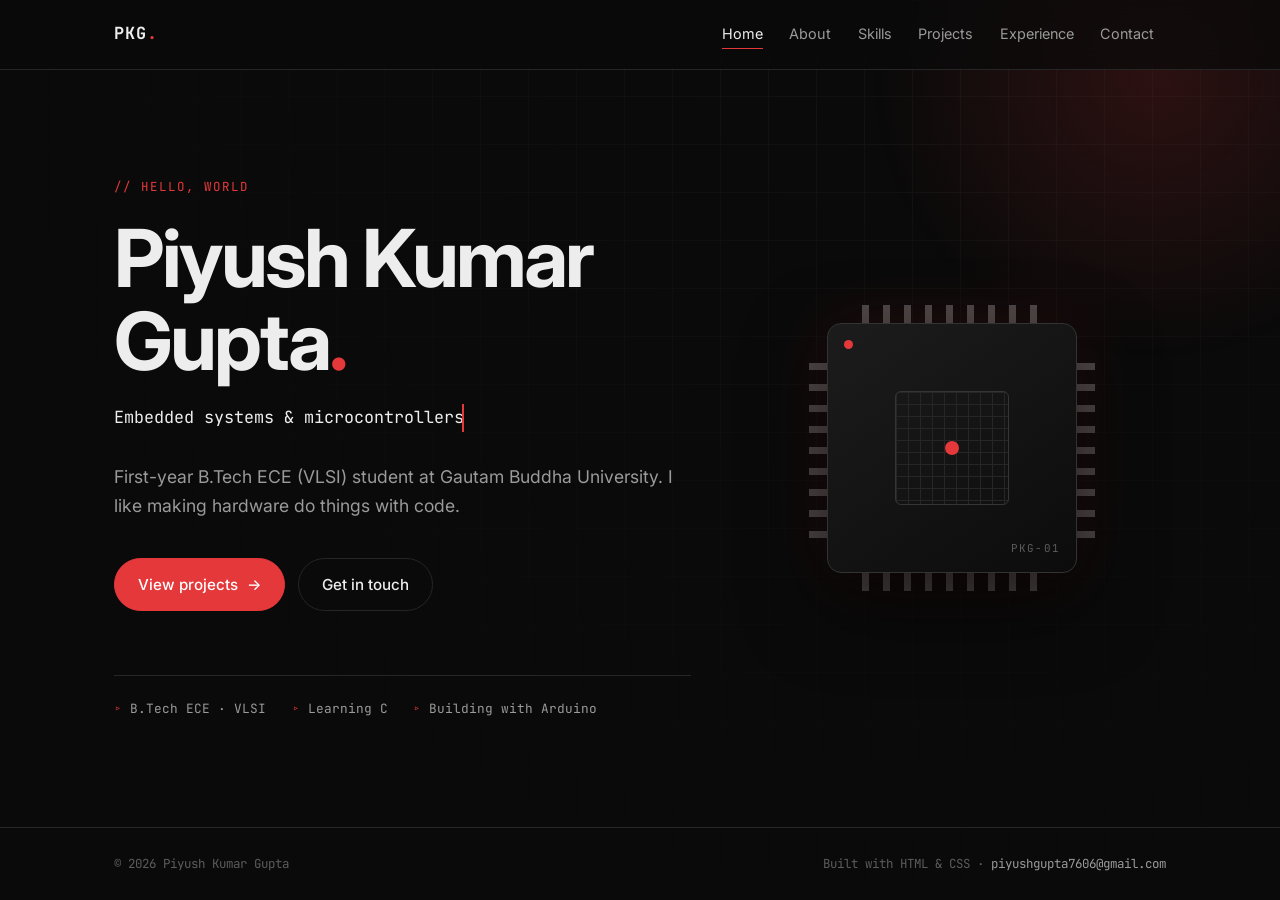
==== index.html @ 28f320a1 "Add portfolio website" ====
<!DOCTYPE html>
<html lang="en">
<head>
  <meta charset="UTF-8">
  <meta name="viewport" content="width=device-width, initial-scale=1.0">
  <title>Piyush Kumar Gupta | Portfolio</title>
  <meta name="description" content="Piyush Kumar Gupta, B.Tech ECE (VLSI) student interested in embedded systems and microcontrollers.">
  <link rel="icon" href="data:image/svg+xml,<svg xmlns='http://www.w3.org/2000/svg' viewBox='0 0 32 32'><rect width='32' height='32' rx='7' fill='%230a0a0a'/><circle cx='16' cy='16' r='6' fill='%23e5383b'/></svg>">

  <!-- Fonts (if offline, the site falls back to system fonts automatically) -->
  <link rel="preconnect" href="https://fonts.googleapis.com">
  <link rel="preconnect" href="https://fonts.gstatic.com" crossorigin>
  <link href="https://fonts.googleapis.com/css2?family=Inter:wght@400;500;600;700&family=JetBrains+Mono:wght@400;700&display=swap" rel="stylesheet">

  <link rel="stylesheet" href="css/style.css">
</head>
<body>

  <!-- ===== Header / Navigation ===== -->
  <header class="site-header">
    <div class="nav-wrap">
      <a href="index.html" class="logo">PKG<span class="accent">.</span></a>
      <nav class="nav" aria-label="Main navigation">
        <ul>
        <li><a href="index.html" aria-current="page">Home</a></li>
        <li><a href="about.html">About</a></li>
        <li><a href="skills.html">Skills</a></li>
        <li><a href="projects.html">Projects</a></li>
        <li><a href="experience.html">Experience</a></li>
        <li><a href="contact.html">Contact</a></li>
        </ul>
      </nav>
    </div>
  </header>

  <main class="hero">
    <div>
      <p class="eyebrow reveal" style="--i:0">// hello, world</p>
      <h1 class="reveal" style="--i:1">Piyush Kumar<br>Gupta<span class="accent">.</span></h1>

      <!-- Typewriter line. If you change this text, update "35" in style.css to the new character count -->
      <p class="typed">Embedded systems &amp; microcontrollers</p>

      <p class="lead reveal" style="--i:3">
        First-year B.Tech ECE (VLSI) student at Gautam Buddha University.
        I like making hardware do things with code.
      </p>

      <div class="cta reveal" style="--i:4">
        <a href="projects.html" class="btn btn-primary">View projects <span class="arrow">&rarr;</span></a>
        <a href="contact.html" class="btn">Get in touch</a>
      </div>

      <ul class="status reveal" style="--i:5">
        <li>B.Tech ECE &middot; VLSI</li>
        <li>Learning C</li>
        <li>Building with Arduino</li>
      </ul>
    </div>

    <!-- Decorative IC chip, drawn with pure CSS -->
    <div class="chip-stage reveal" style="--i:2" aria-hidden="true">
      <div class="chip">
        <span class="pins pins-v"></span>
        <span class="pins pins-h"></span>
        <div class="die">
          <div class="core"></div>
          <span class="chip-label">PKG-01</span>
        </div>
      </div>
    </div>
  </main>

  <!-- ===== Footer ===== -->
  <footer class="site-footer">
    <div class="footer-wrap">
      <span>&copy; 2026 Piyush Kumar Gupta</span>
      <span>Built with HTML &amp; CSS &middot; <a href="mailto:piyushgupta7606@gmail.com">piyushgupta7606@gmail.com</a></span>
    </div>
  </footer>

</body>
</html>
---- css/style.css ----
/* =========================================================
   Piyush Kumar Gupta — Portfolio
   Pure CSS. No JavaScript. Dark + minimal + red accent.
   ========================================================= */

/* ---------- 1. Design tokens (change colours here) ---------- */
:root {
  --bg: #0a0a0a;
  --surface: #131313;
  --line: #262626;
  --text: #ededed;
  --muted: #9a9a9a;
  --dim: #5c5c5c;
  --red: #e5383b;
  --red-deep: #b3131b;

  --sans: "Inter", system-ui, -apple-system, "Segoe UI", Roboto, sans-serif;
  --mono: "JetBrains Mono", ui-monospace, Consolas, "Courier New", monospace;

  --maxw: 1100px;
  --ease: cubic-bezier(0.2, 0.7, 0.2, 1);
}

/* ---------- 2. Reset ---------- */
*, *::before, *::after { box-sizing: border-box; margin: 0; padding: 0; }
html { color-scheme: dark; scroll-behavior: smooth; }

body {
  min-height: 100vh;
  display: flex;
  flex-direction: column;
  background: var(--bg);
  color: var(--text);
  font-family: var(--sans);
  line-height: 1.65;
  -webkit-font-smoothing: antialiased;
  overflow-x: hidden;
}

::selection { background: var(--red); color: #fff; }

/* Background: faint circuit-style grid that fades out */
body::before {
  content: "";
  position: fixed;
  inset: 0;
  z-index: -2;
  background-image:
    linear-gradient(var(--line) 1px, transparent 1px),
    linear-gradient(90deg, var(--line) 1px, transparent 1px);
  background-size: 48px 48px;
  opacity: 0.35;
  -webkit-mask-image: radial-gradient(ellipse at 70% 0%, #000 0%, transparent 70%);
          mask-image: radial-gradient(ellipse at 70% 0%, #000 0%, transparent 70%);
}

/* Background: slow-moving red glow */
body::after {
  content: "";
  position: fixed;
  top: -250px;
  right: -200px;
  width: 650px;
  height: 650px;
  z-index: -1;
  background: radial-gradient(circle, rgba(229, 56, 59, 0.16), transparent 62%);
  animation: drift 16s ease-in-out infinite alternate;
  pointer-events: none;
}

@keyframes drift {
  to { translate: -180px 160px; }
}

/* ---------- 3. Page transitions (Chrome/Edge when served over http) ---------- */
@view-transition { navigation: auto; }

/* ---------- 4. Header + navigation ---------- */
.site-header {
  position: sticky;
  top: 0;
  z-index: 10;
  background: rgba(10, 10, 10, 0.72);
  -webkit-backdrop-filter: blur(12px);
          backdrop-filter: blur(12px);
  border-bottom: 1px solid var(--line);
  view-transition-name: site-header; /* header stays still while pages swap */
}

.nav-wrap {
  max-width: var(--maxw);
  margin: 0 auto;
  padding: 1rem 1.5rem;
  display: flex;
  justify-content: space-between;
  align-items: center;
  gap: 1rem;
}

.logo {
  font-family: var(--mono);
  font-weight: 700;
  font-size: 1.05rem;
  letter-spacing: 0.06em;
  color: var(--text);
  text-decoration: none;
}

.nav ul {
  display: flex;
  gap: 0.15rem;
  list-style: none;
}

.nav a {
  position: relative;
  display: block;
  padding: 0.4rem 0.75rem;
  color: var(--muted);
  text-decoration: none;
  font-size: 0.9rem;
  transition: color 0.25s;
}

/* red underline that draws in on hover */
.nav a::after {
  content: "";
  position: absolute;
  left: 0.75rem;
  right: 0.75rem;
  bottom: 0.2rem;
  height: 1px;
  background: var(--red);
  transform: scaleX(0);
  transform-origin: right;
  transition: transform 0.35s var(--ease);
}

.nav a:hover,
.nav a[aria-current="page"] { color: var(--text); }

.nav a:hover::after,
.nav a[aria-current="page"]::after {
  transform: scaleX(1);
  transform-origin: left;
}

/* ---------- 5. Layout ---------- */
main {
  flex: 1;
  width: 100%;
  max-width: var(--maxw);
  margin: 0 auto;
  padding: 5rem 1.5rem 5rem;
}

/* ---------- 6. Typography ---------- */
h1 {
  font-size: clamp(2.6rem, 7vw, 5rem);
  line-height: 1.04;
  letter-spacing: -0.035em;
  font-weight: 700;
}

h2 {
  font-size: clamp(1.4rem, 3vw, 1.8rem);
  letter-spacing: -0.02em;
  font-weight: 700;
}

h3 {
  font-size: 1.2rem;
  letter-spacing: -0.01em;
  font-weight: 600;
}

.accent { color: var(--red); }

.eyebrow {
  font-family: var(--mono);
  font-size: 0.78rem;
  color: var(--red);
  letter-spacing: 0.16em;
  text-transform: uppercase;
  margin-bottom: 1.1rem;
}

.lead {
  color: var(--muted);
  font-size: 1.1rem;
  max-width: 62ch;
  margin-top: 1.4rem;
}

.prose p {
  color: var(--muted);
  max-width: 68ch;
  margin-top: 1.1rem;
  font-size: 1.05rem;
}
.prose strong { color: var(--text); font-weight: 600; }

.section-title {
  display: flex;
  align-items: baseline;
  gap: 0.9rem;
  margin-top: 5rem;
}
.section-title .num {
  font-family: var(--mono);
  font-size: 0.8rem;
  color: var(--dim);
}

/* ---------- 7. Load animations ---------- */
/* Add class="reveal" and style="--i:2" to stagger elements on page load */
.reveal {
  animation: rise 0.9s var(--ease) both;
  animation-delay: calc(var(--i, 0) * 110ms);
}

@keyframes rise {
  from { opacity: 0; translate: 0 26px; }
  to   { opacity: 1; translate: 0 0; }
}

/* Cards animate in as you scroll (supported browsers only — otherwise just visible) */
@supports (animation-timeline: view()) {
  .scroll-reveal {
    animation: rise linear both;
    animation-timeline: view();
    animation-range: entry 0% entry 45%;
  }
}

/* ---------- 8. Home: hero ---------- */
.hero {
  display: grid;
  grid-template-columns: 1.35fr 1fr;
  align-items: center;
  gap: 3rem;
  min-height: calc(100vh - 260px);
}

/* typewriter line — width in "ch" must equal the number of characters (35) */
.typed {
  display: inline-block;
  margin-top: 1.4rem;
  font-family: var(--mono);
  font-size: clamp(0.82rem, 2.2vw, 1.05rem);
  color: var(--text);
  white-space: nowrap;
  overflow: hidden;
  border-right: 2px solid var(--red);
  width: 35ch;
  animation:
    typing 2.2s steps(35) 0.7s both,
    blink 0.85s step-end infinite;
}

@keyframes typing { from { width: 0; } to { width: 35ch; } }
@keyframes blink  { 50% { border-color: transparent; } }

.cta {
  display: flex;
  flex-wrap: wrap;
  gap: 0.8rem;
  margin-top: 2.4rem;
}

.status {
  display: flex;
  flex-wrap: wrap;
  gap: 0.6rem 1.6rem;
  margin-top: 4rem;
  padding-top: 1.4rem;
  border-top: 1px solid var(--line);
  font-family: var(--mono);
  font-size: 0.8rem;
  color: var(--muted);
  list-style: none;
}
.status li::before { content: "▹ "; color: var(--red); }

/* ---------- 9. Buttons ---------- */
.btn {
  display: inline-flex;
  align-items: center;
  gap: 0.55rem;
  padding: 0.8rem 1.45rem;
  border: 1px solid var(--line);
  border-radius: 999px;
  color: var(--text);
  text-decoration: none;
  font-size: 0.95rem;
  font-weight: 500;
  transition: border-color 0.25s, background-color 0.25s, transform 0.25s var(--ease);
}
.btn:hover { border-color: var(--text); transform: translateY(-2px); }

.btn-primary { background: var(--red); border-color: var(--red); color: #fff; }
.btn-primary:hover { background: var(--red-deep); border-color: var(--red-deep); }

.btn .arrow { transition: transform 0.25s var(--ease); }
.btn:hover .arrow { transform: translateX(4px); }

/* ---------- 10. Home: CSS-only IC chip graphic ---------- */
.chip-stage {
  display: grid;
  place-items: center;
  padding: 2.5rem;
}

.chip {
  position: relative;
  width: min(250px, 70vw);
  aspect-ratio: 1;
  animation: float 6s ease-in-out infinite;
}

@keyframes float {
  50% { translate: 0 -14px; }
}

/* pins = striped bars sticking out behind the chip body */
.pins { position: absolute; }
.pins-v {
  inset: -18px 14%;
  background: repeating-linear-gradient(90deg, #4a4a4a 0 7px, transparent 7px 21px);
}
.pins-h {
  inset: 14% -18px;
  background: repeating-linear-gradient(0deg, #4a4a4a 0 7px, transparent 7px 21px);
}

.die {
  position: absolute;
  inset: 0;
  display: grid;
  place-items: center;
  border-radius: 14px;
  border: 1px solid #333;
  background: linear-gradient(145deg, #1c1c1c, #0c0c0c);
  box-shadow: 0 30px 80px rgba(0, 0, 0, 0.65), 0 0 70px rgba(229, 56, 59, 0.14);
}

/* pin-1 marker */
.die::before {
  content: "";
  position: absolute;
  top: 16px;
  left: 16px;
  width: 9px;
  height: 9px;
  border-radius: 50%;
  background: var(--red);
}

.core {
  position: relative;
  width: 46%;
  aspect-ratio: 1;
  border: 1px solid #353535;
  border-radius: 6px;
  background-image:
    linear-gradient(#262626 1px, transparent 1px),
    linear-gradient(90deg, #262626 1px, transparent 1px);
  background-size: 12px 12px;
}

/* glowing pulse in the middle of the core */
.core::after {
  content: "";
  position: absolute;
  inset: 0;
  margin: auto;
  width: 14px;
  height: 14px;
  border-radius: 50%;
  background: var(--red);
  animation: pulse 2.4s ease-out infinite;
}

@keyframes pulse {
  0%   { box-shadow: 0 0 0 0 rgba(229, 56, 59, 0.55); }
  100% { box-shadow: 0 0 0 34px rgba(229, 56, 59, 0); }
}

.chip-label {
  position: absolute;
  bottom: 14px;
  right: 16px;
  font-family: var(--mono);
  font-size: 0.68rem;
  color: var(--dim);
  letter-spacing: 0.12em;
}

/* ---------- 11. Cards ---------- */
.grid {
  display: grid;
  grid-template-columns: repeat(auto-fill, minmax(280px, 1fr));
  gap: 1.25rem;
  margin-top: 2.2rem;
}

.card {
  position: relative;
  padding: 1.8rem;
  background: var(--surface);
  border: 1px solid var(--line);
  border-radius: 16px;
  overflow: hidden;
  transition: transform 0.35s var(--ease), border-color 0.35s;
}

/* red line that sweeps across the top on hover */
.card::before {
  content: "";
  position: absolute;
  top: 0;
  left: 0;
  width: 100%;
  height: 2px;
  background: var(--red);
  transform: scaleX(0);
  transform-origin: left;
  transition: transform 0.5s var(--ease);
}

.card:hover { transform: translateY(-5px); border-color: #3a3a3a; }
.card:hover::before { transform: scaleX(1); }

.card .num {
  display: block;
  font-family: var(--mono);
  font-size: 0.78rem;
  color: var(--dim);
  margin-bottom: 1.1rem;
}
.card h3 { margin-bottom: 0.55rem; }
.card p { color: var(--muted); }

.card.ghost {
  display: grid;
  place-items: center;
  min-height: 220px;
  background: transparent;
  border-style: dashed;
  text-align: center;
}
.card.ghost p { font-family: var(--mono); font-size: 0.85rem; }

.tags {
  display: flex;
  flex-wrap: wrap;
  gap: 0.5rem;
  margin-top: 1.3rem;
  list-style: none;
}
.tags li {
  font-family: var(--mono);
  font-size: 0.74rem;
  padding: 0.3rem 0.75rem;
  border: 1px solid var(--line);
  border-radius: 999px;
  color: var(--muted);
  transition: border-color 0.25s, color 0.25s;
}
.card:hover .tags li { border-color: #3a3a3a; color: var(--text); }

/* ---------- 12. Timeline ---------- */
.timeline {
  list-style: none;
  margin-top: 2.2rem;
  margin-left: 5px;
  padding-left: 2rem;
  border-left: 1px solid var(--line);
}
.timeline li { position: relative; padding-bottom: 2.6rem; }
.timeline li:last-child { padding-bottom: 0.5rem; }

.timeline li::before {
  content: "";
  position: absolute;
  left: calc(-2rem - 6px);
  top: 0.4rem;
  width: 11px;
  height: 11px;
  border-radius: 50%;
  background: var(--bg);
  border: 2px solid var(--red);
}

.timeline .when {
  font-family: var(--mono);
  font-size: 0.78rem;
  color: var(--red);
  letter-spacing: 0.08em;
}
.timeline h3 { margin: 0.3rem 0 0.35rem; }
.timeline p { color: var(--muted); max-width: 60ch; }

/* ---------- 13. Stat block ---------- */
.stat {
  font-size: clamp(3rem, 8vw, 4.5rem);
  font-weight: 700;
  letter-spacing: -0.04em;
  line-height: 1;
}
.stat small { font-size: 0.4em; color: var(--red); }

/* ---------- 14. Contact ---------- */
.mail-link {
  display: inline-block;
  margin-top: 2.5rem;
  font-size: clamp(1.3rem, 4.6vw, 3rem);
  font-weight: 700;
  letter-spacing: -0.03em;
  color: var(--text);
  text-decoration: none;
  overflow-wrap: anywhere;
  background-image: linear-gradient(var(--red), var(--red));
  background-repeat: no-repeat;
  background-position: 0 100%;
  background-size: 0% 3px;
  transition: background-size 0.5s var(--ease), color 0.3s;
}
.mail-link:hover { background-size: 100% 3px; }

/* ---------- 15. Footer ---------- */
.site-footer { border-top: 1px solid var(--line); }
.footer-wrap {
  max-width: var(--maxw);
  margin: 0 auto;
  padding: 1.6rem 1.5rem;
  display: flex;
  flex-wrap: wrap;
  justify-content: space-between;
  gap: 0.6rem;
  font-family: var(--mono);
  font-size: 0.78rem;
  color: var(--dim);
}
.footer-wrap a { color: var(--muted); text-decoration: none; }
.footer-wrap a:hover { color: var(--red); }

/* ---------- 16. Responsive ---------- */
@media (max-width: 860px) {
  .hero { grid-template-columns: 1fr; gap: 1rem; min-height: auto; }
  .chip-stage { order: -1; padding: 1.5rem 0 1rem; }
  .chip { width: 150px; }
}

@media (max-width: 720px) {
  .nav-wrap { flex-direction: column; align-items: flex-start; gap: 0.4rem; }
  .nav { width: 100%; }
  .nav ul { gap: 0; flex-wrap: wrap; margin-left: -0.6rem; }
  .nav a { padding: 0.35rem 0.6rem; font-size: 0.85rem; white-space: nowrap; }
  main { padding: 3rem 1.25rem 4rem; }
  .section-title { margin-top: 3.5rem; }
}

/* ---------- 17. Accessibility: respect "reduce motion" ---------- */
@media (prefers-reduced-motion: reduce) {
  *, *::before, *::after {
    animation: none !important;
    transition: none !important;
  }
  .typed { width: auto; border-right: 0; }
}
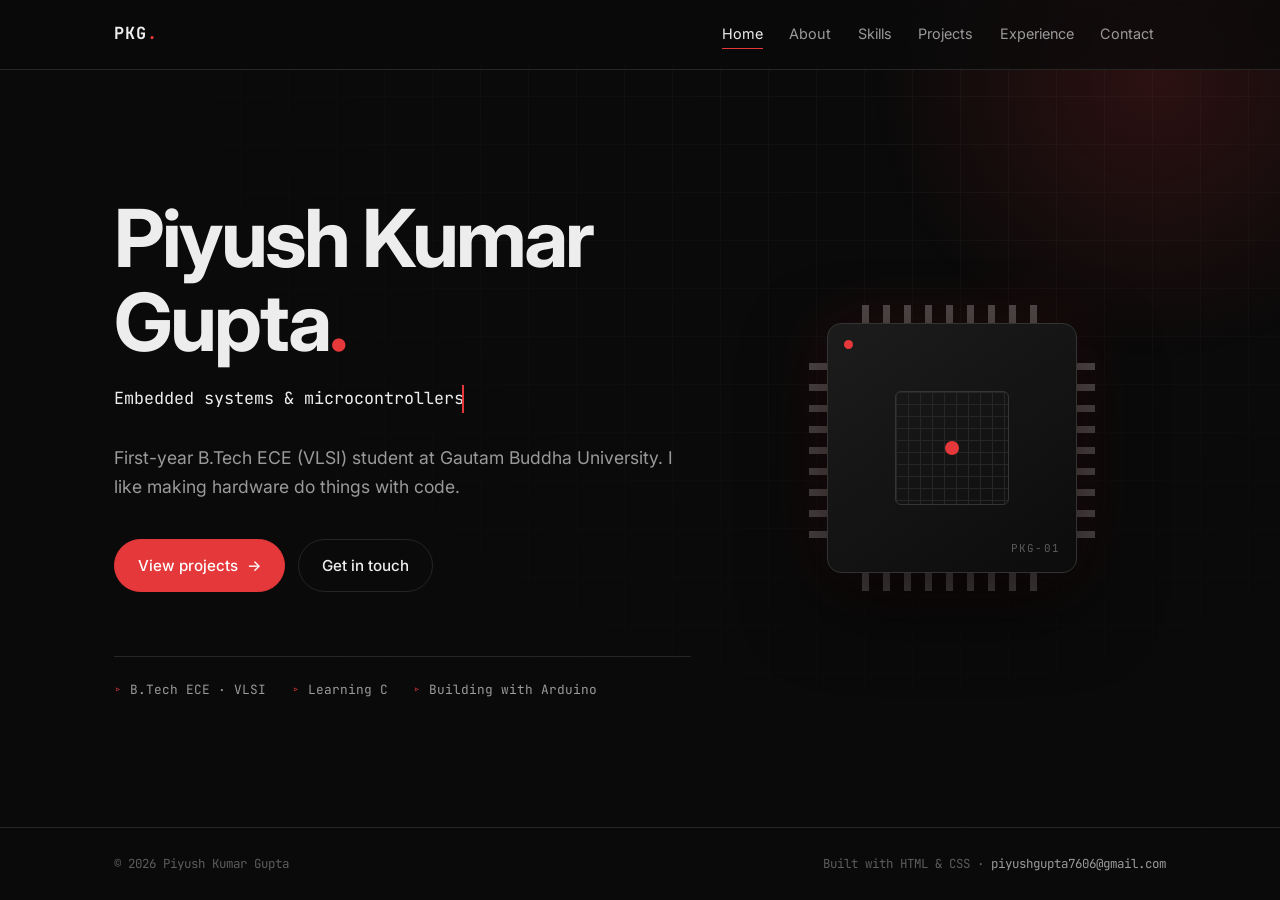
==== commit 8d33916a: "Remove greeting from the main content" ====
--- a/index.html
+++ b/index.html
@@ -35,7 +35,7 @@
 
   <main class="hero">
     <div>
-      <p class="eyebrow reveal" style="--i:0">// hello, world</p>
+ 
       <h1 class="reveal" style="--i:1">Piyush Kumar<br>Gupta<span class="accent">.</span></h1>
 
       <!-- Typewriter line. If you change this text, update "35" in style.css to the new character count -->
